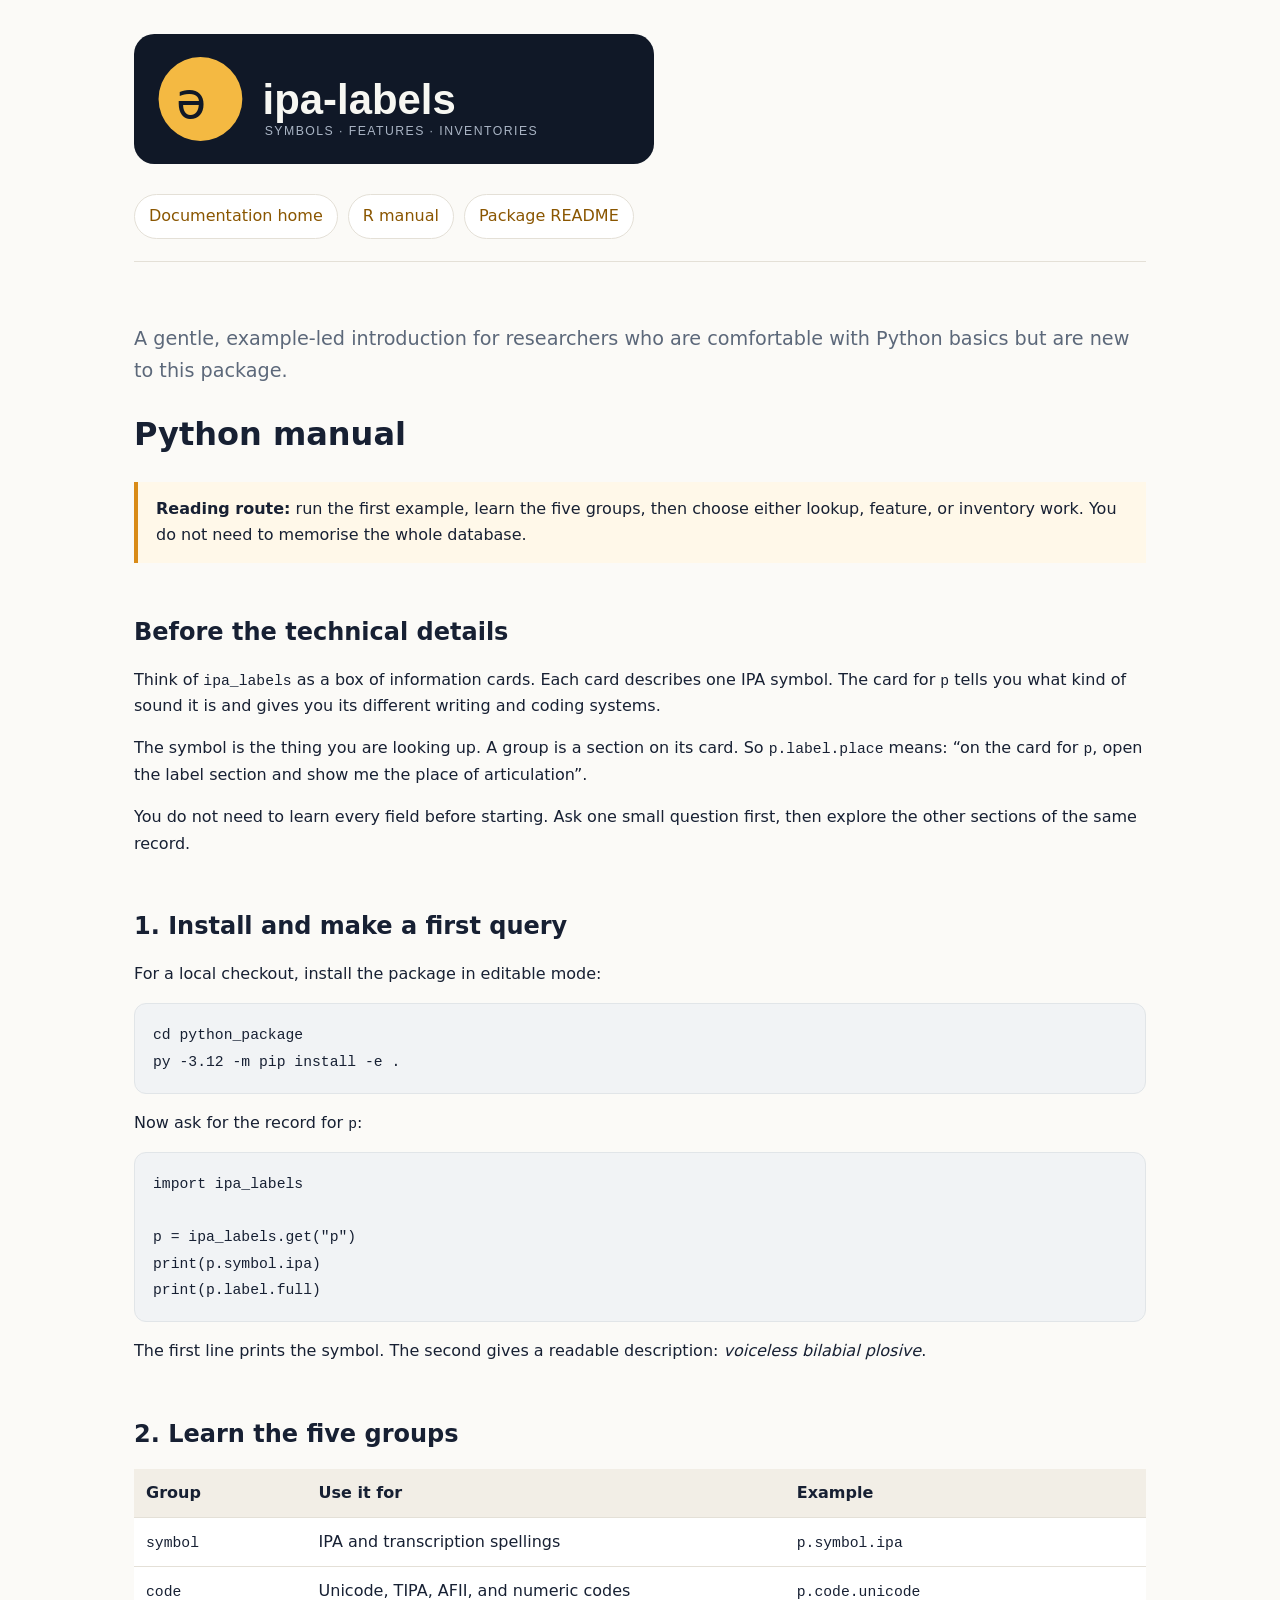
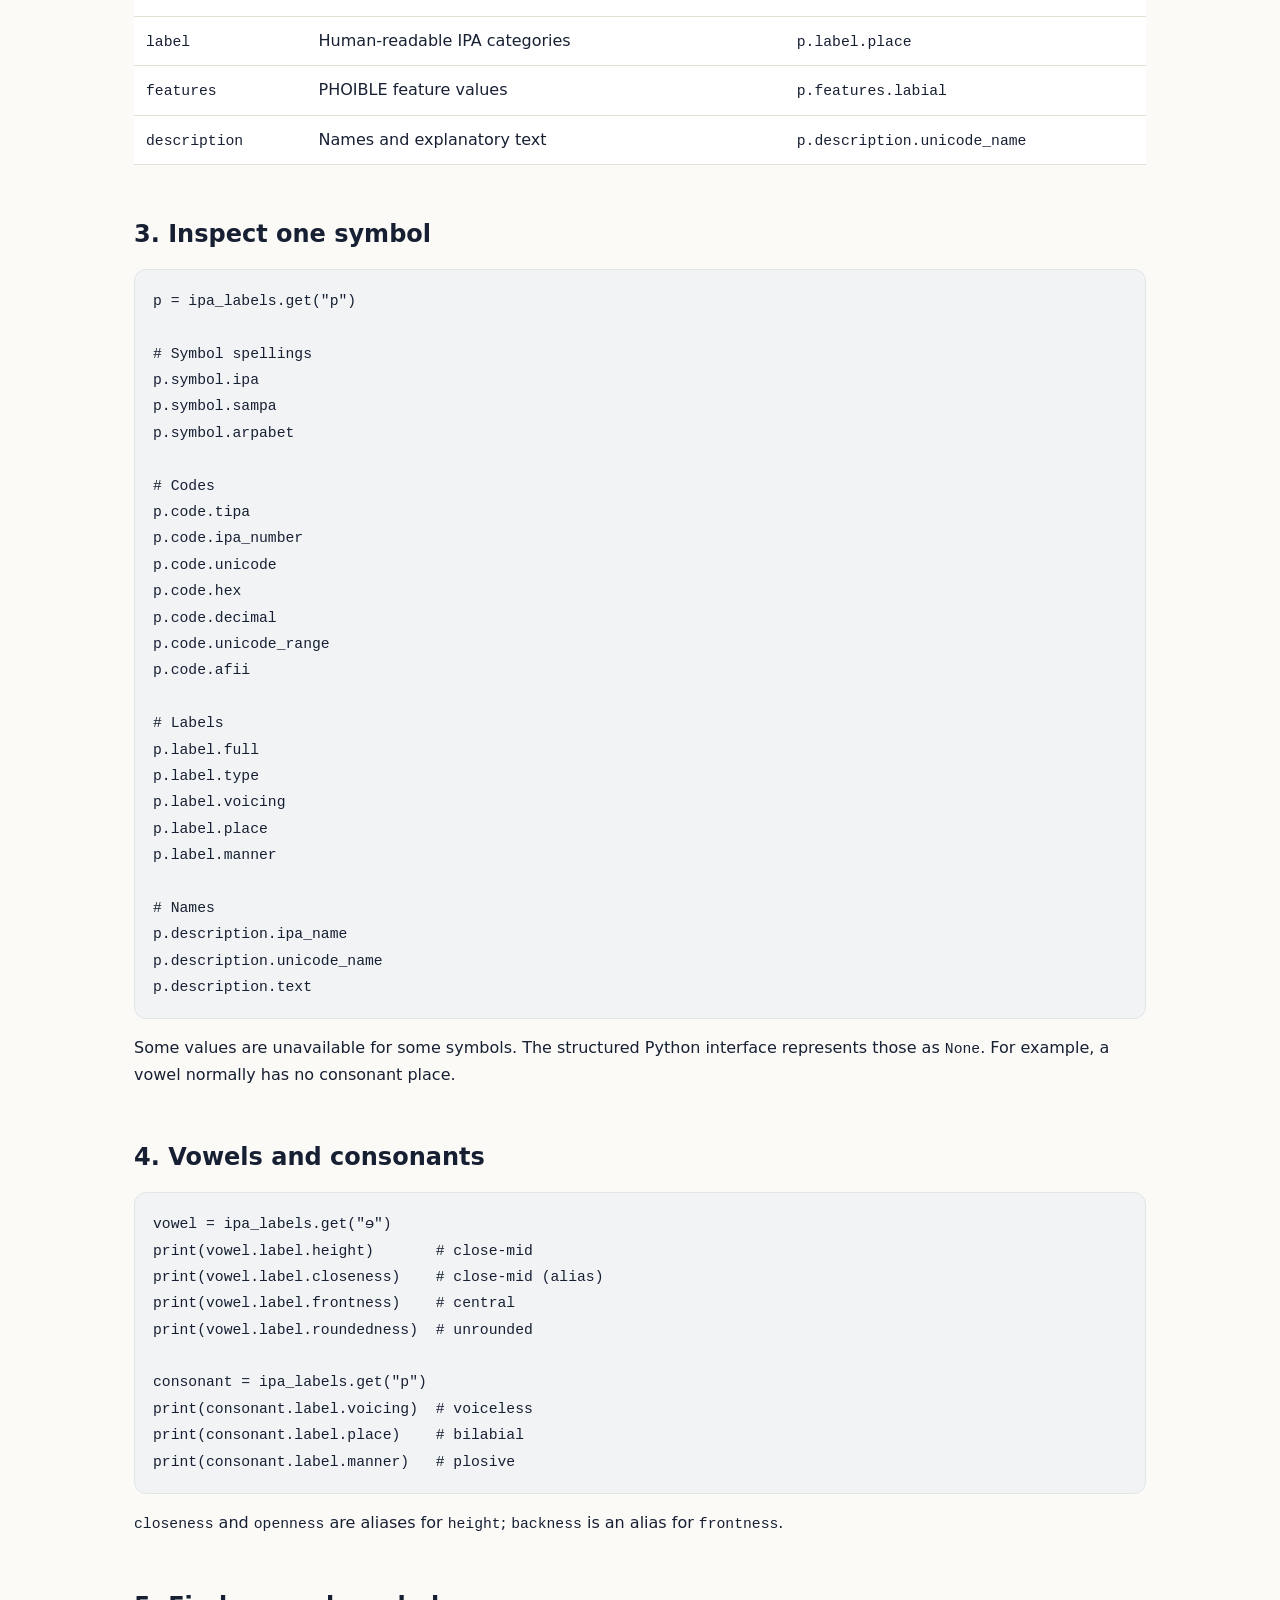
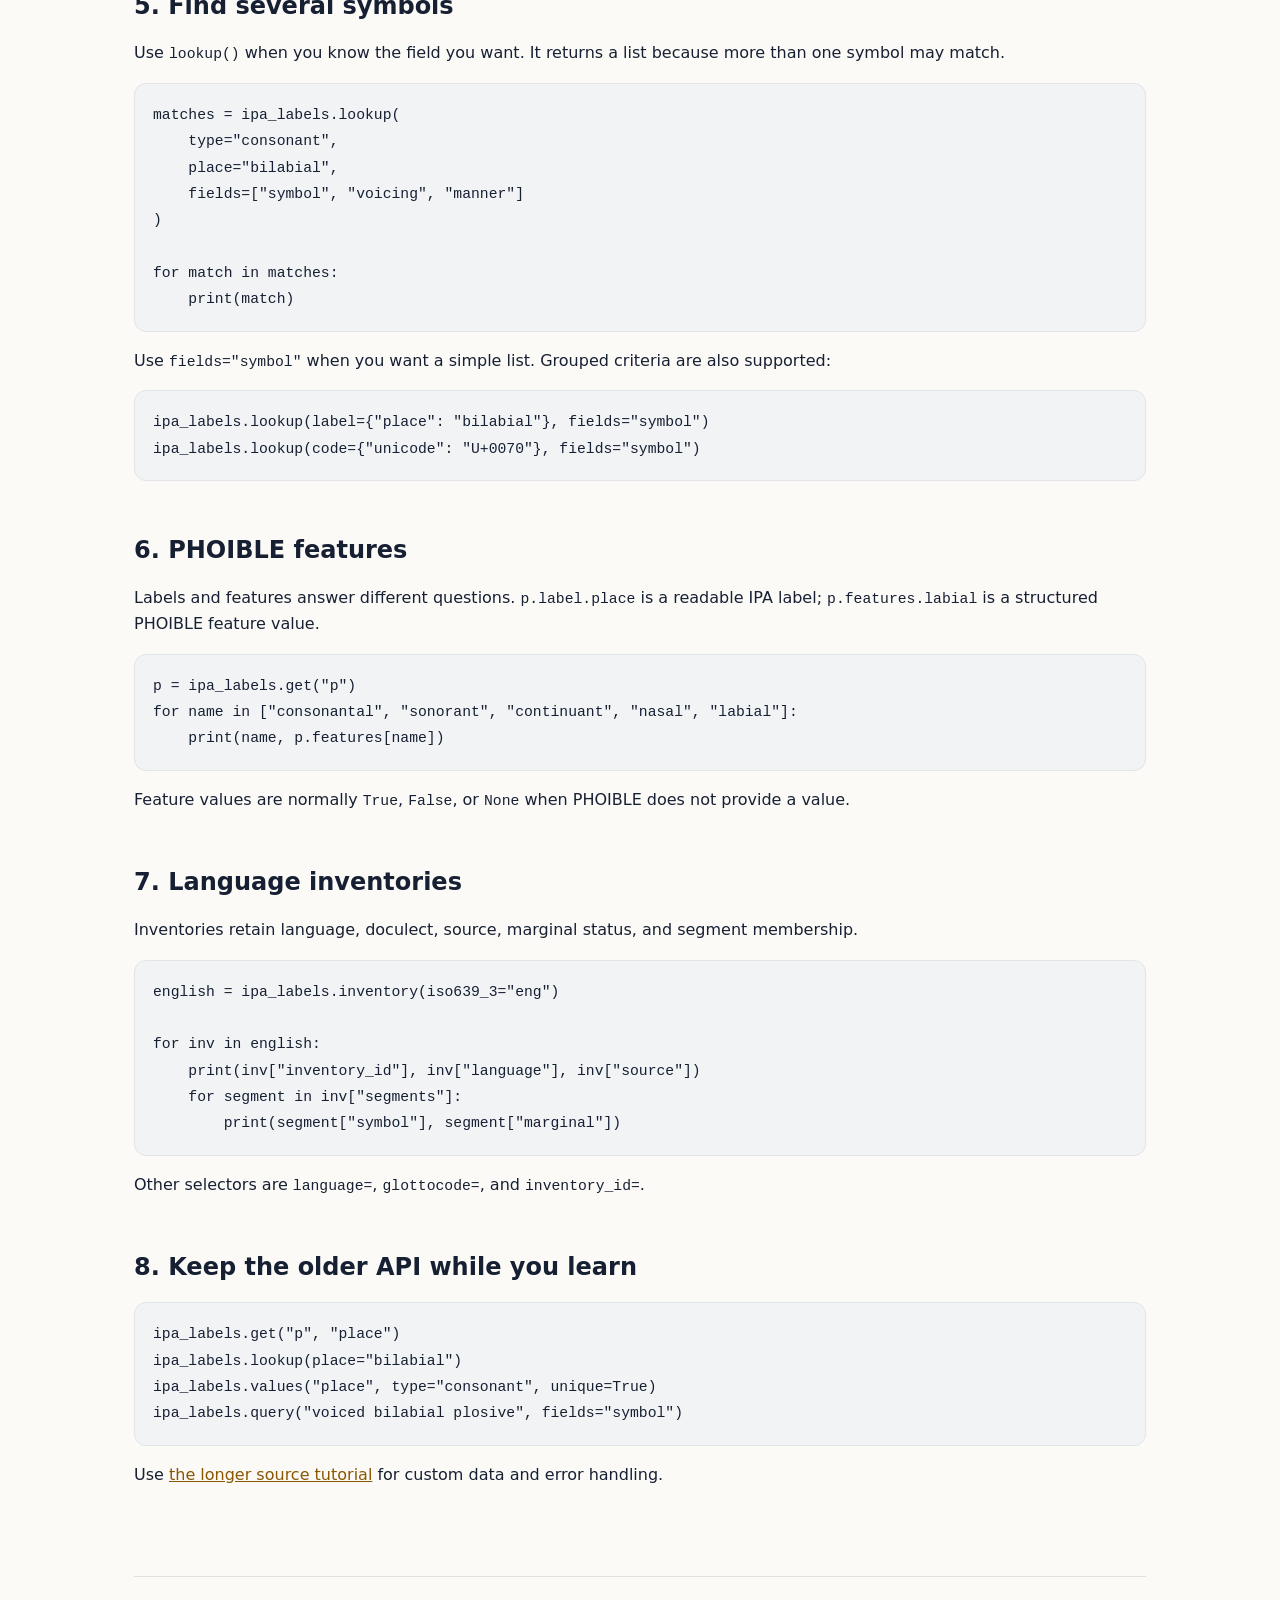
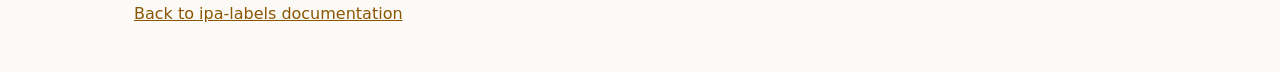
==== docs/python/index.html @ ff6720f5 "Initial ipa-labels packages and documentation" ====
<!doctype html>
<html lang="en"><head><meta charset="utf-8"><meta name="viewport" content="width=device-width,initial-scale=1"><title>ipa-labels Python manual</title><link rel="stylesheet" href="../assets/style.css"></head>
<body><div class="wrap"><header><a href="../"><img src="../assets/ipa-labels-logo.svg" alt="ipa-labels home"></a><nav><a href="../">Documentation home</a><a href="../r/">R manual</a><a href="../../python_package/README.md">Package README</a></nav></header><main>
<p class="lead">A gentle, example-led introduction for researchers who are comfortable with Python basics but are new to this package.</p><h1>Python manual</h1>
<div class="callout"><strong>Reading route:</strong> run the first example, learn the five groups, then choose either lookup, feature, or inventory work. You do not need to memorise the whole database.</div>
<h2>Before the technical details</h2><p>Think of <code>ipa_labels</code> as a box of information cards. Each card describes one IPA symbol. The card for <code>p</code> tells you what kind of sound it is and gives you its different writing and coding systems.</p><p>The symbol is the thing you are looking up. A group is a section on its card. So <code>p.label.place</code> means: “on the card for <code>p</code>, open the label section and show me the place of articulation”.</p><p>You do not need to learn every field before starting. Ask one small question first, then explore the other sections of the same record.</p>
<h2>1. Install and make a first query</h2><p>For a local checkout, install the package in editable mode:</p><pre><code>cd python_package
py -3.12 -m pip install -e .</code></pre><p>Now ask for the record for <code>p</code>:</p><pre><code>import ipa_labels

p = ipa_labels.get("p")
print(p.symbol.ipa)
print(p.label.full)</code></pre><p>The first line prints the symbol. The second gives a readable description: <em>voiceless bilabial plosive</em>.</p>
<h2>2. Learn the five groups</h2><table><tr><th>Group</th><th>Use it for</th><th>Example</th></tr><tr><td><code>symbol</code></td><td>IPA and transcription spellings</td><td><code>p.symbol.ipa</code></td></tr><tr><td><code>code</code></td><td>Unicode, TIPA, AFII, and numeric codes</td><td><code>p.code.unicode</code></td></tr><tr><td><code>label</code></td><td>Human-readable IPA categories</td><td><code>p.label.place</code></td></tr><tr><td><code>features</code></td><td>PHOIBLE feature values</td><td><code>p.features.labial</code></td></tr><tr><td><code>description</code></td><td>Names and explanatory text</td><td><code>p.description.unicode_name</code></td></tr></table>
<h2>3. Inspect one symbol</h2><pre><code>p = ipa_labels.get("p")

# Symbol spellings
p.symbol.ipa
p.symbol.sampa
p.symbol.arpabet

# Codes
p.code.tipa
p.code.ipa_number
p.code.unicode
p.code.hex
p.code.decimal
p.code.unicode_range
p.code.afii

# Labels
p.label.full
p.label.type
p.label.voicing
p.label.place
p.label.manner

# Names
p.description.ipa_name
p.description.unicode_name
p.description.text</code></pre><p>Some values are unavailable for some symbols. The structured Python interface represents those as <code>None</code>. For example, a vowel normally has no consonant place.</p>
<h2>4. Vowels and consonants</h2><pre><code>vowel = ipa_labels.get("ɘ")
print(vowel.label.height)       # close-mid
print(vowel.label.closeness)    # close-mid (alias)
print(vowel.label.frontness)    # central
print(vowel.label.roundedness)  # unrounded

consonant = ipa_labels.get("p")
print(consonant.label.voicing)  # voiceless
print(consonant.label.place)    # bilabial
print(consonant.label.manner)   # plosive</code></pre><p><code>closeness</code> and <code>openness</code> are aliases for <code>height</code>; <code>backness</code> is an alias for <code>frontness</code>.</p>
<h2>5. Find several symbols</h2><p>Use <code>lookup()</code> when you know the field you want. It returns a list because more than one symbol may match.</p><pre><code>matches = ipa_labels.lookup(
    type="consonant",
    place="bilabial",
    fields=["symbol", "voicing", "manner"]
)

for match in matches:
    print(match)</code></pre><p>Use <code>fields="symbol"</code> when you want a simple list. Grouped criteria are also supported:</p><pre><code>ipa_labels.lookup(label={"place": "bilabial"}, fields="symbol")
ipa_labels.lookup(code={"unicode": "U+0070"}, fields="symbol")</code></pre>
<h2>6. PHOIBLE features</h2><p>Labels and features answer different questions. <code>p.label.place</code> is a readable IPA label; <code>p.features.labial</code> is a structured PHOIBLE feature value.</p><pre><code>p = ipa_labels.get("p")
for name in ["consonantal", "sonorant", "continuant", "nasal", "labial"]:
    print(name, p.features[name])</code></pre><p>Feature values are normally <code>True</code>, <code>False</code>, or <code>None</code> when PHOIBLE does not provide a value.</p>
<h2>7. Language inventories</h2><p>Inventories retain language, doculect, source, marginal status, and segment membership.</p><pre><code>english = ipa_labels.inventory(iso639_3="eng")

for inv in english:
    print(inv["inventory_id"], inv["language"], inv["source"])
    for segment in inv["segments"]:
        print(segment["symbol"], segment["marginal"])</code></pre><p>Other selectors are <code>language=</code>, <code>glottocode=</code>, and <code>inventory_id=</code>.</p>
<h2>8. Keep the older API while you learn</h2><pre><code>ipa_labels.get("p", "place")
ipa_labels.lookup(place="bilabial")
ipa_labels.values("place", type="consonant", unique=True)
ipa_labels.query("voiced bilabial plosive", fields="symbol")</code></pre><p>Use <a href="https://github.com/congzhang365/ipa-labels/blob/main/python_package/TUTORIAL.md">the longer source tutorial</a> for custom data and error handling.</p>
</main><footer><a href="../">Back to ipa-labels documentation</a></footer></div></body></html>
---- docs/assets/style.css ----
:root { --ink:#172033; --muted:#5c687a; --paper:#fbfaf7; --panel:#ffffff; --accent:#d98b18; --line:#e4e0d7; --code:#f1f3f5; }
* { box-sizing:border-box; }
body { margin:0; color:var(--ink); background:var(--paper); font:16px/1.65 system-ui,-apple-system,Segoe UI,sans-serif; }
a { color:#8a5600; }
.wrap { max-width:1060px; margin:auto; padding:0 24px; }
header { padding:34px 0 22px; border-bottom:1px solid var(--line); }
header img { width:min(520px,100%); height:auto; }
nav { margin-top:22px; display:flex; flex-wrap:wrap; gap:10px; }
nav a,.button { padding:8px 14px; border:1px solid var(--line); border-radius:999px; text-decoration:none; background:var(--panel); }
main { padding:42px 0 72px; }
.hero { display:grid; grid-template-columns:1.4fr .9fr; gap:34px; align-items:start; }
.hero h1 { font-size:clamp(2.2rem,5vw,4rem); line-height:1.05; margin:.2em 0; letter-spacing:-.04em; }
h2 { margin-top:2.3em; line-height:1.2; }
h3 { margin-top:1.8em; }
.lead { font-size:1.2rem; color:var(--muted); }
.card { background:var(--panel); border:1px solid var(--line); border-radius:18px; padding:22px; box-shadow:0 8px 28px rgba(23,32,51,.05); }
.grid { display:grid; grid-template-columns:repeat(auto-fit,minmax(220px,1fr)); gap:16px; }
pre { overflow:auto; padding:18px; border-radius:12px; background:var(--code); border:1px solid #e1e5e8; }
code { font-family:ui-monospace,SFMono-Regular,Consolas,monospace; font-size:.92em; }
table { width:100%; border-collapse:collapse; background:var(--panel); }
th,td { text-align:left; vertical-align:top; padding:11px 12px; border-bottom:1px solid var(--line); }
th { background:#f2eee6; }
.callout { border-left:4px solid var(--accent); padding:14px 18px; background:#fff8e9; }
footer { border-top:1px solid var(--line); padding:24px 0 44px; color:var(--muted); }
@media (max-width:720px) { .hero { grid-template-columns:1fr; } .wrap { padding:0 17px; } }
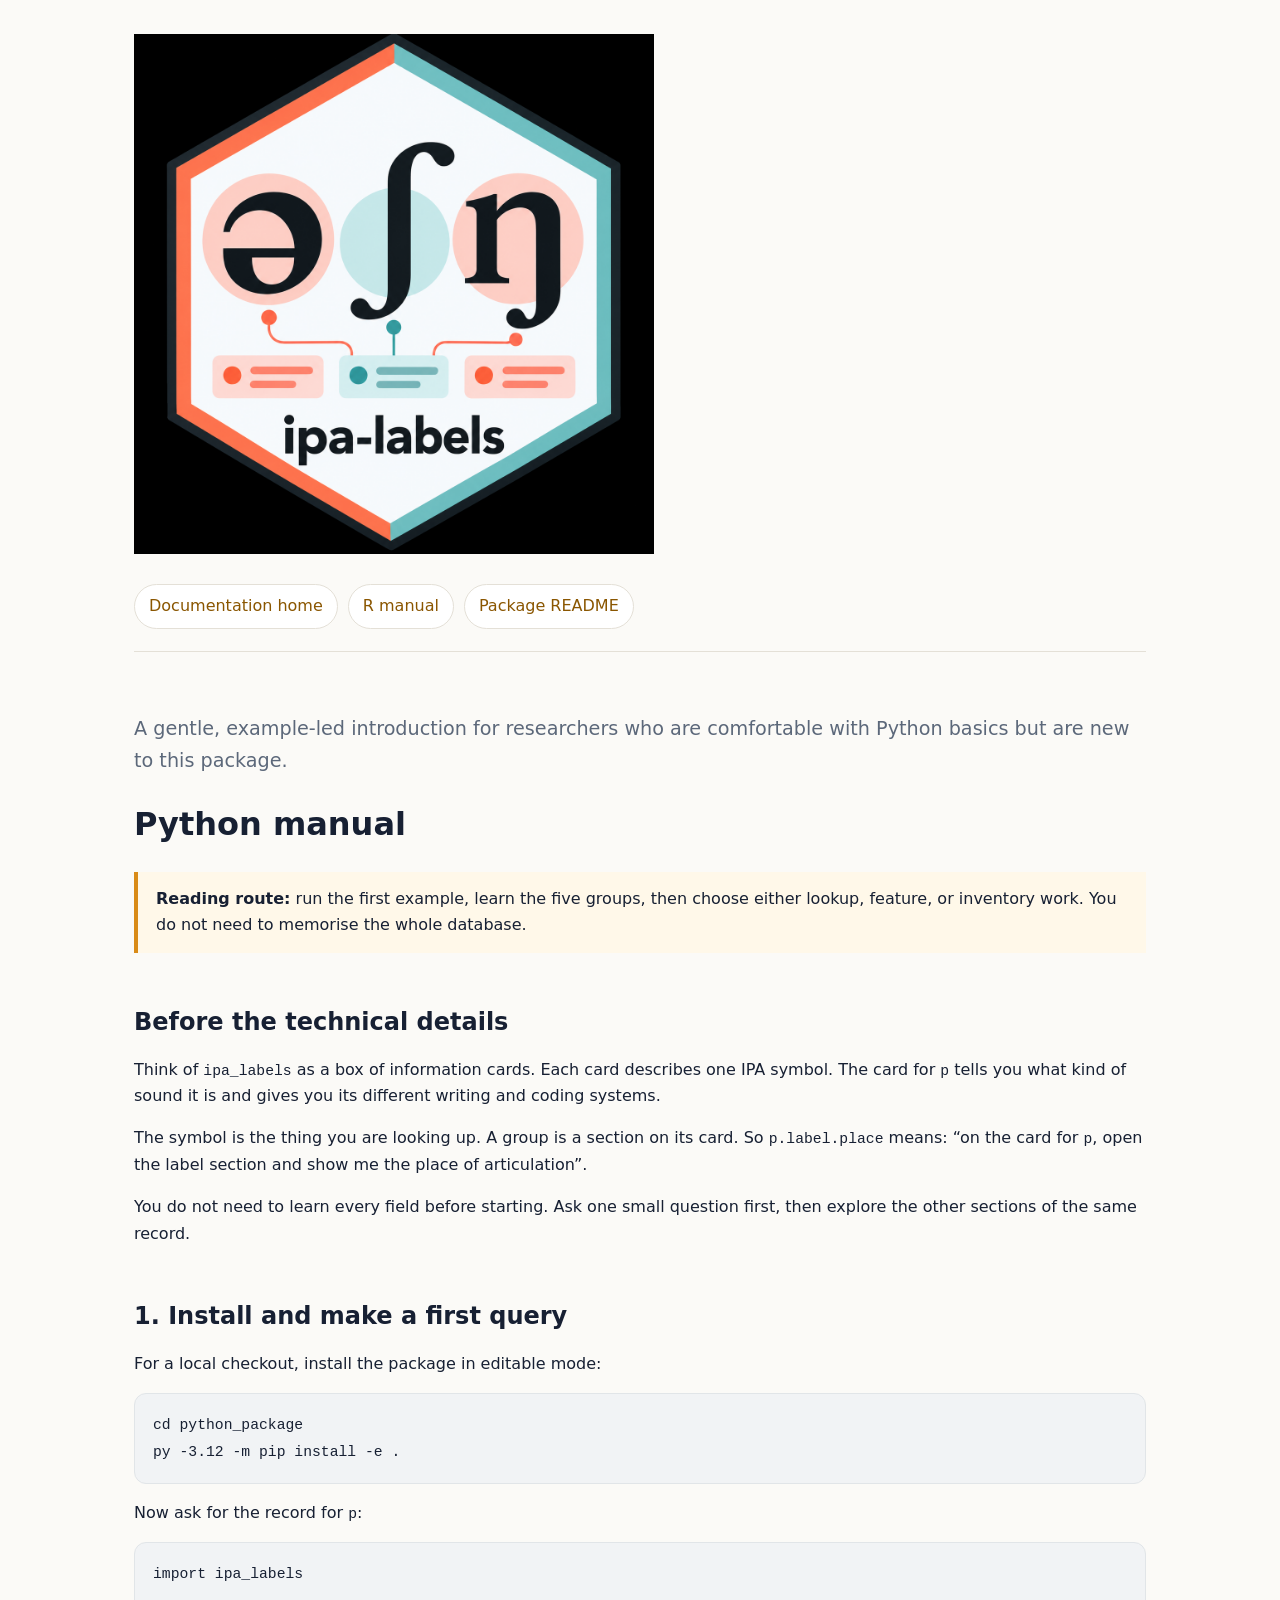
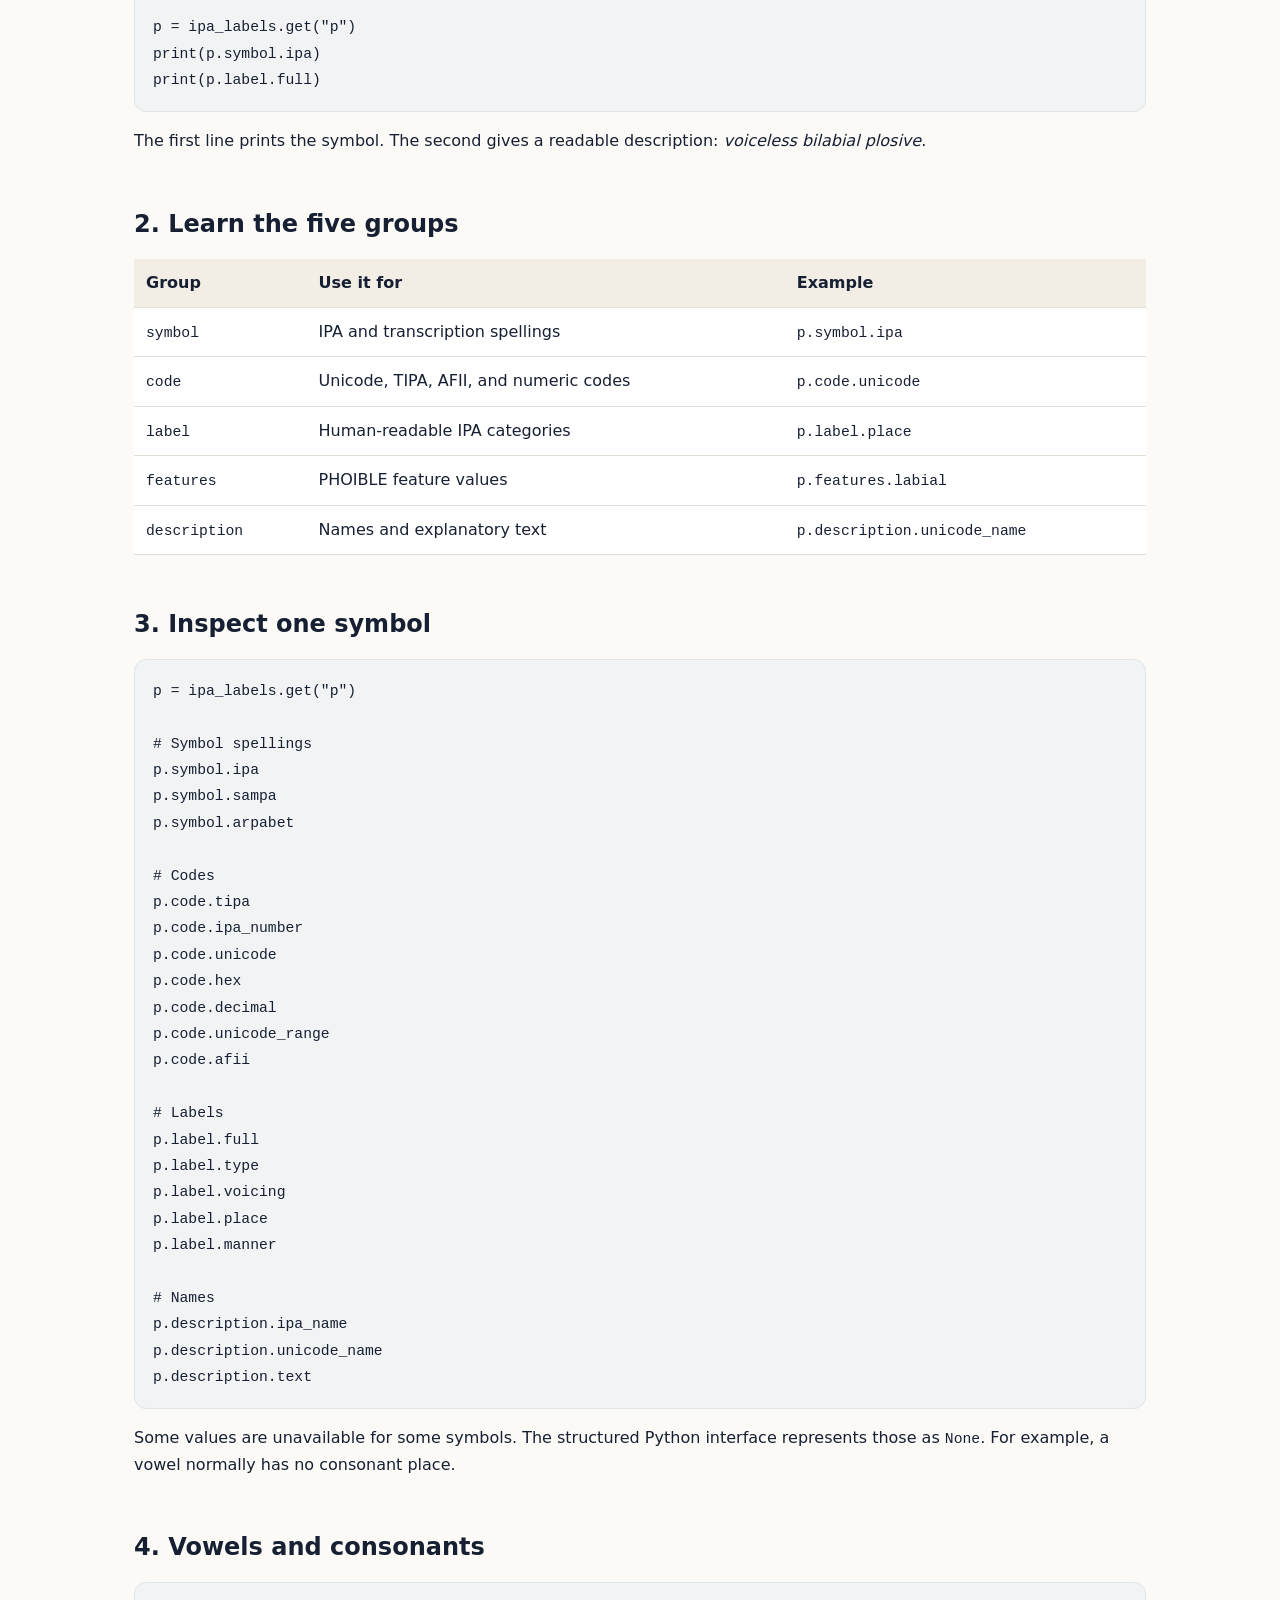
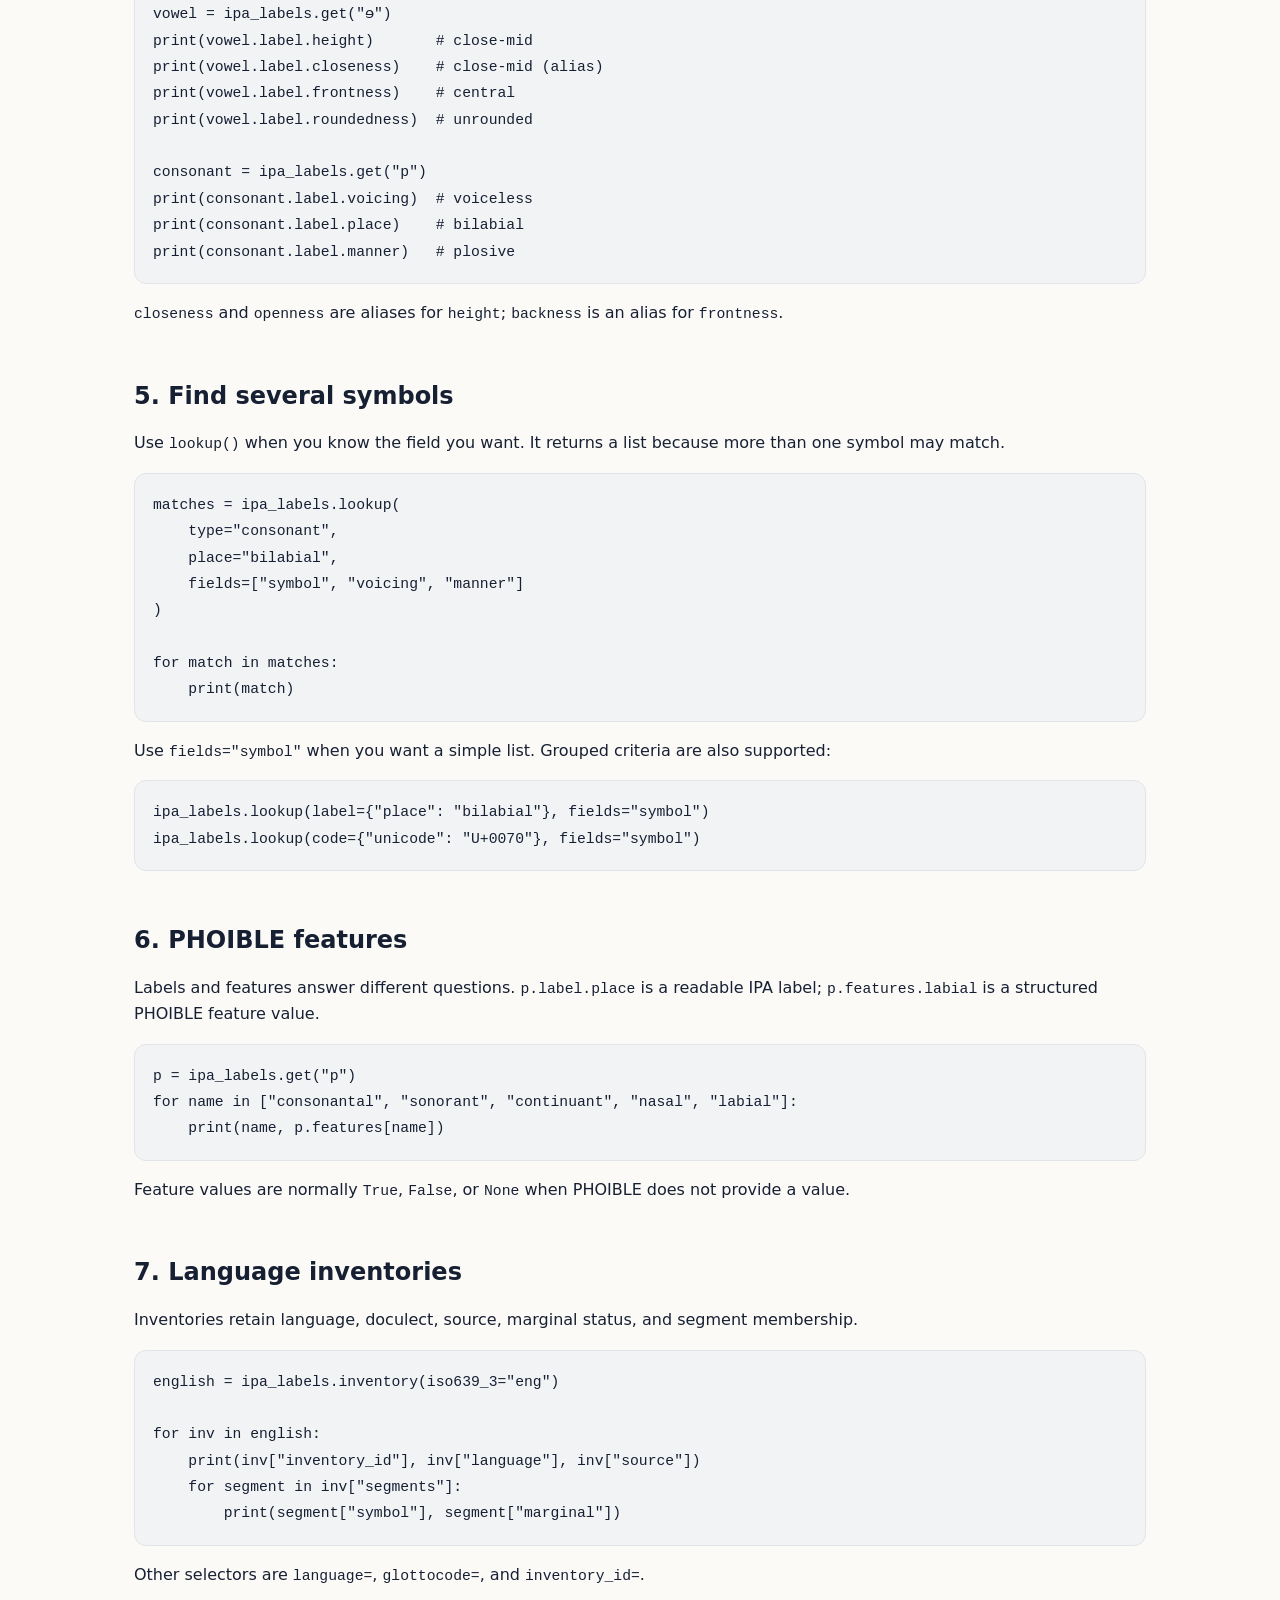
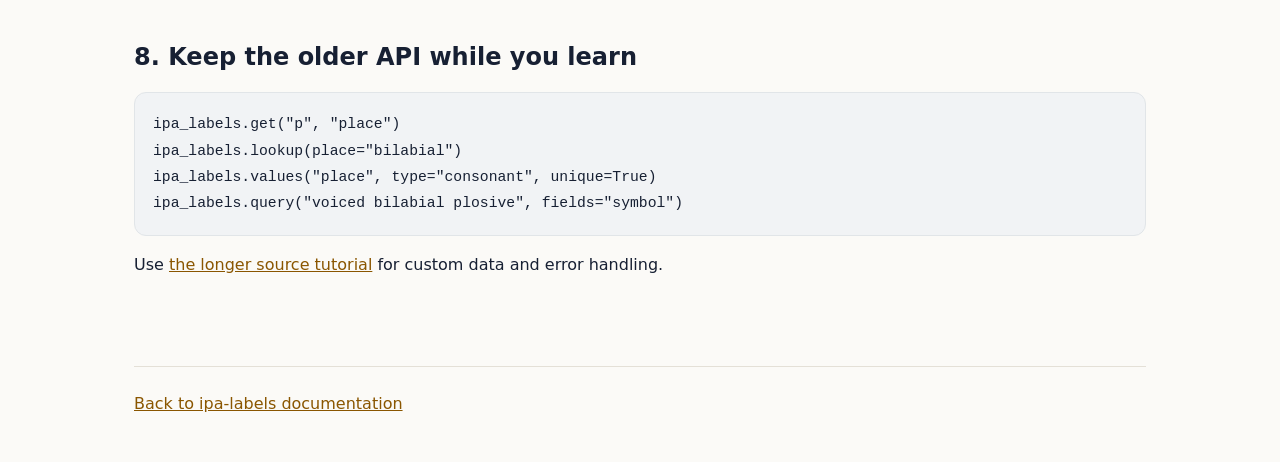
==== commit 03cf33fa: "Update package naming documentation and public data scope" ====
--- a/docs/python/index.html
+++ b/docs/python/index.html
@@ -1,6 +1,6 @@
 <!doctype html>
 <html lang="en"><head><meta charset="utf-8"><meta name="viewport" content="width=device-width,initial-scale=1"><title>ipa-labels Python manual</title><link rel="stylesheet" href="../assets/style.css"></head>
-<body><div class="wrap"><header><a href="../"><img src="../assets/ipa-labels-logo.svg" alt="ipa-labels home"></a><nav><a href="../">Documentation home</a><a href="../r/">R manual</a><a href="../../python_package/README.md">Package README</a></nav></header><main>
+<body><div class="wrap"><header><a href="../"><img src="../assets/ipa_labels_python.png" alt="ipa-labels Python logo" width="260"></a><nav><a href="../">Documentation home</a><a href="../r/">R manual</a><a href="https://github.com/congzhang365/IPA_labels/blob/main/python_package/README.md">Package README</a></nav></header><main>
 <p class="lead">A gentle, example-led introduction for researchers who are comfortable with Python basics but are new to this package.</p><h1>Python manual</h1>
 <div class="callout"><strong>Reading route:</strong> run the first example, learn the five groups, then choose either lookup, feature, or inventory work. You do not need to memorise the whole database.</div>
 <h2>Before the technical details</h2><p>Think of <code>ipa_labels</code> as a box of information cards. Each card describes one IPA symbol. The card for <code>p</code> tells you what kind of sound it is and gives you its different writing and coding systems.</p><p>The symbol is the thing you are looking up. A group is a section on its card. So <code>p.label.place</code> means: “on the card for <code>p</code>, open the label section and show me the place of articulation”.</p><p>You do not need to learn every field before starting. Ask one small question first, then explore the other sections of the same record.</p>
@@ -69,5 +69,5 @@
 <h2>8. Keep the older API while you learn</h2><pre><code>ipa_labels.get("p", "place")
 ipa_labels.lookup(place="bilabial")
 ipa_labels.values("place", type="consonant", unique=True)
-ipa_labels.query("voiced bilabial plosive", fields="symbol")</code></pre><p>Use <a href="https://github.com/congzhang365/ipa-labels/blob/main/python_package/TUTORIAL.md">the longer source tutorial</a> for custom data and error handling.</p>
+ipa_labels.query("voiced bilabial plosive", fields="symbol")</code></pre><p>Use <a href="https://github.com/congzhang365/IPA_labels/blob/main/python_package/TUTORIAL.md">the longer source tutorial</a> for custom data and error handling.</p>
 </main><footer><a href="../">Back to ipa-labels documentation</a></footer></div></body></html>
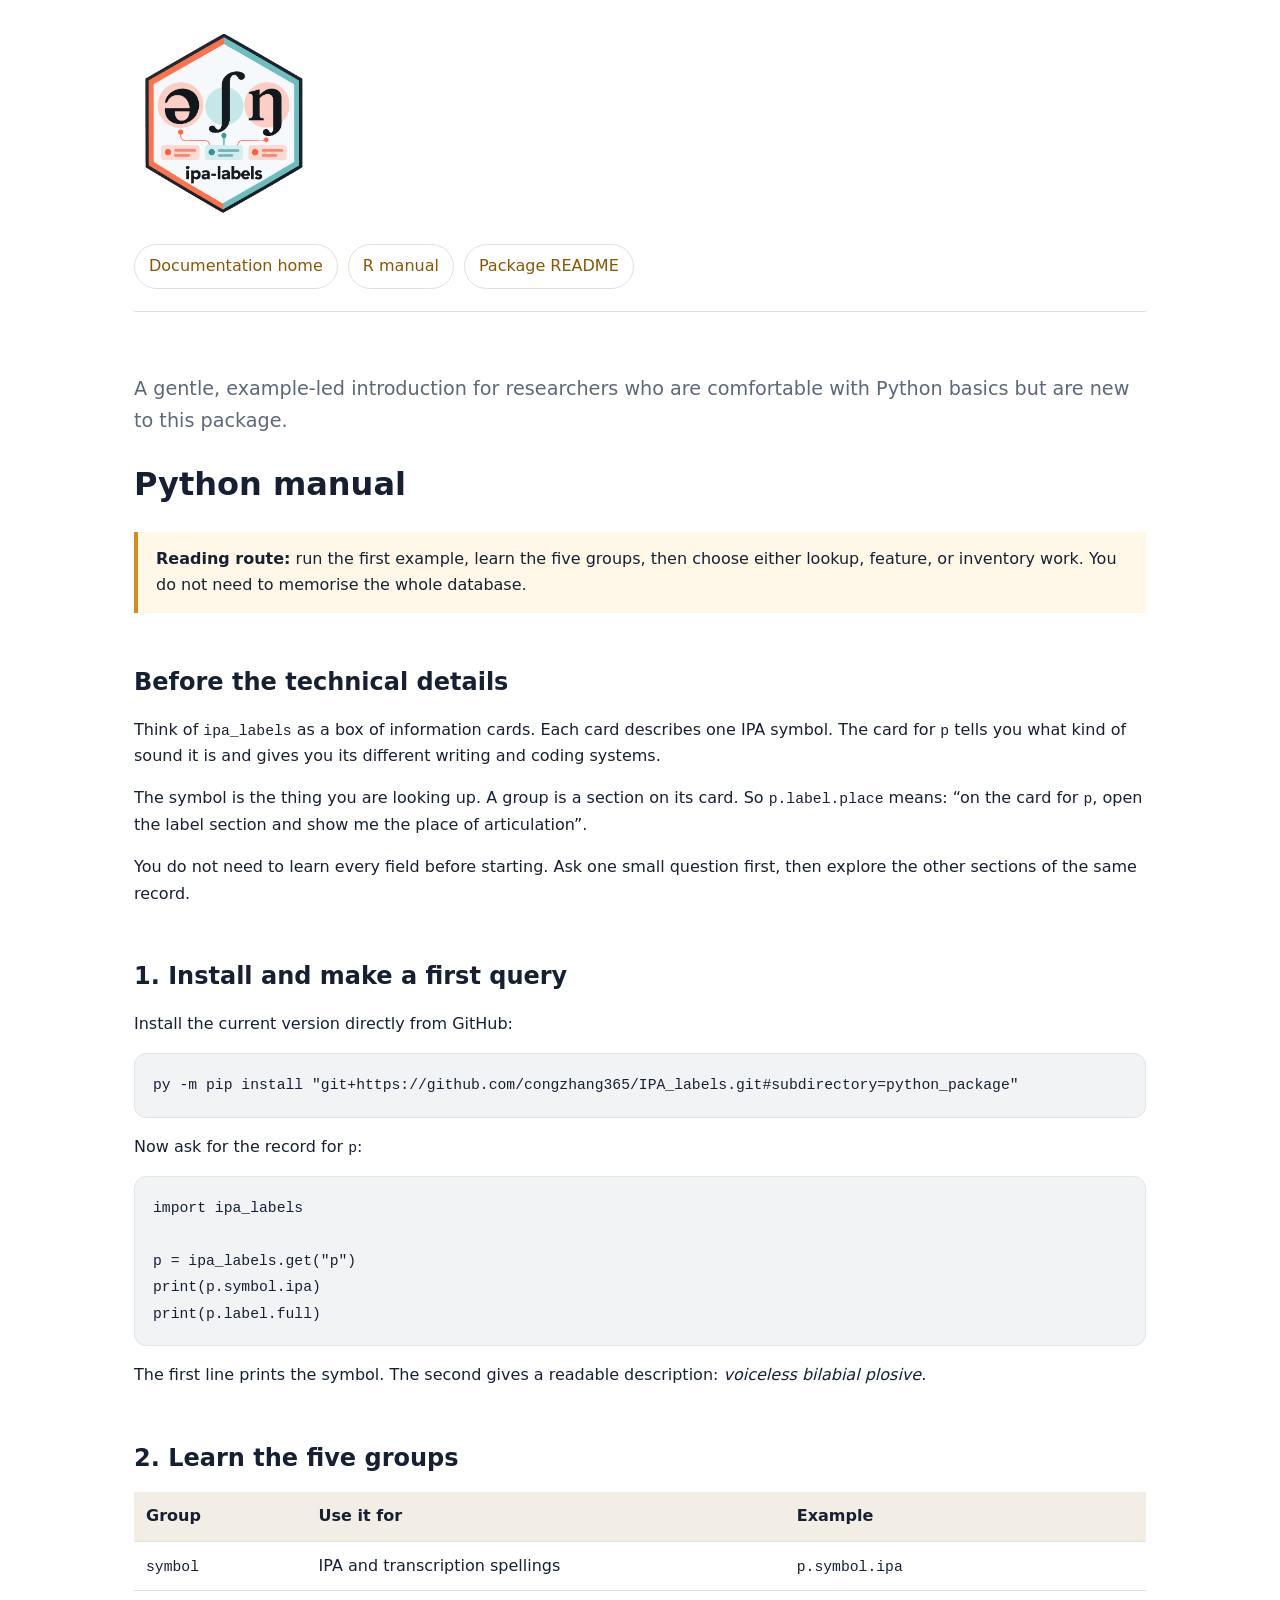
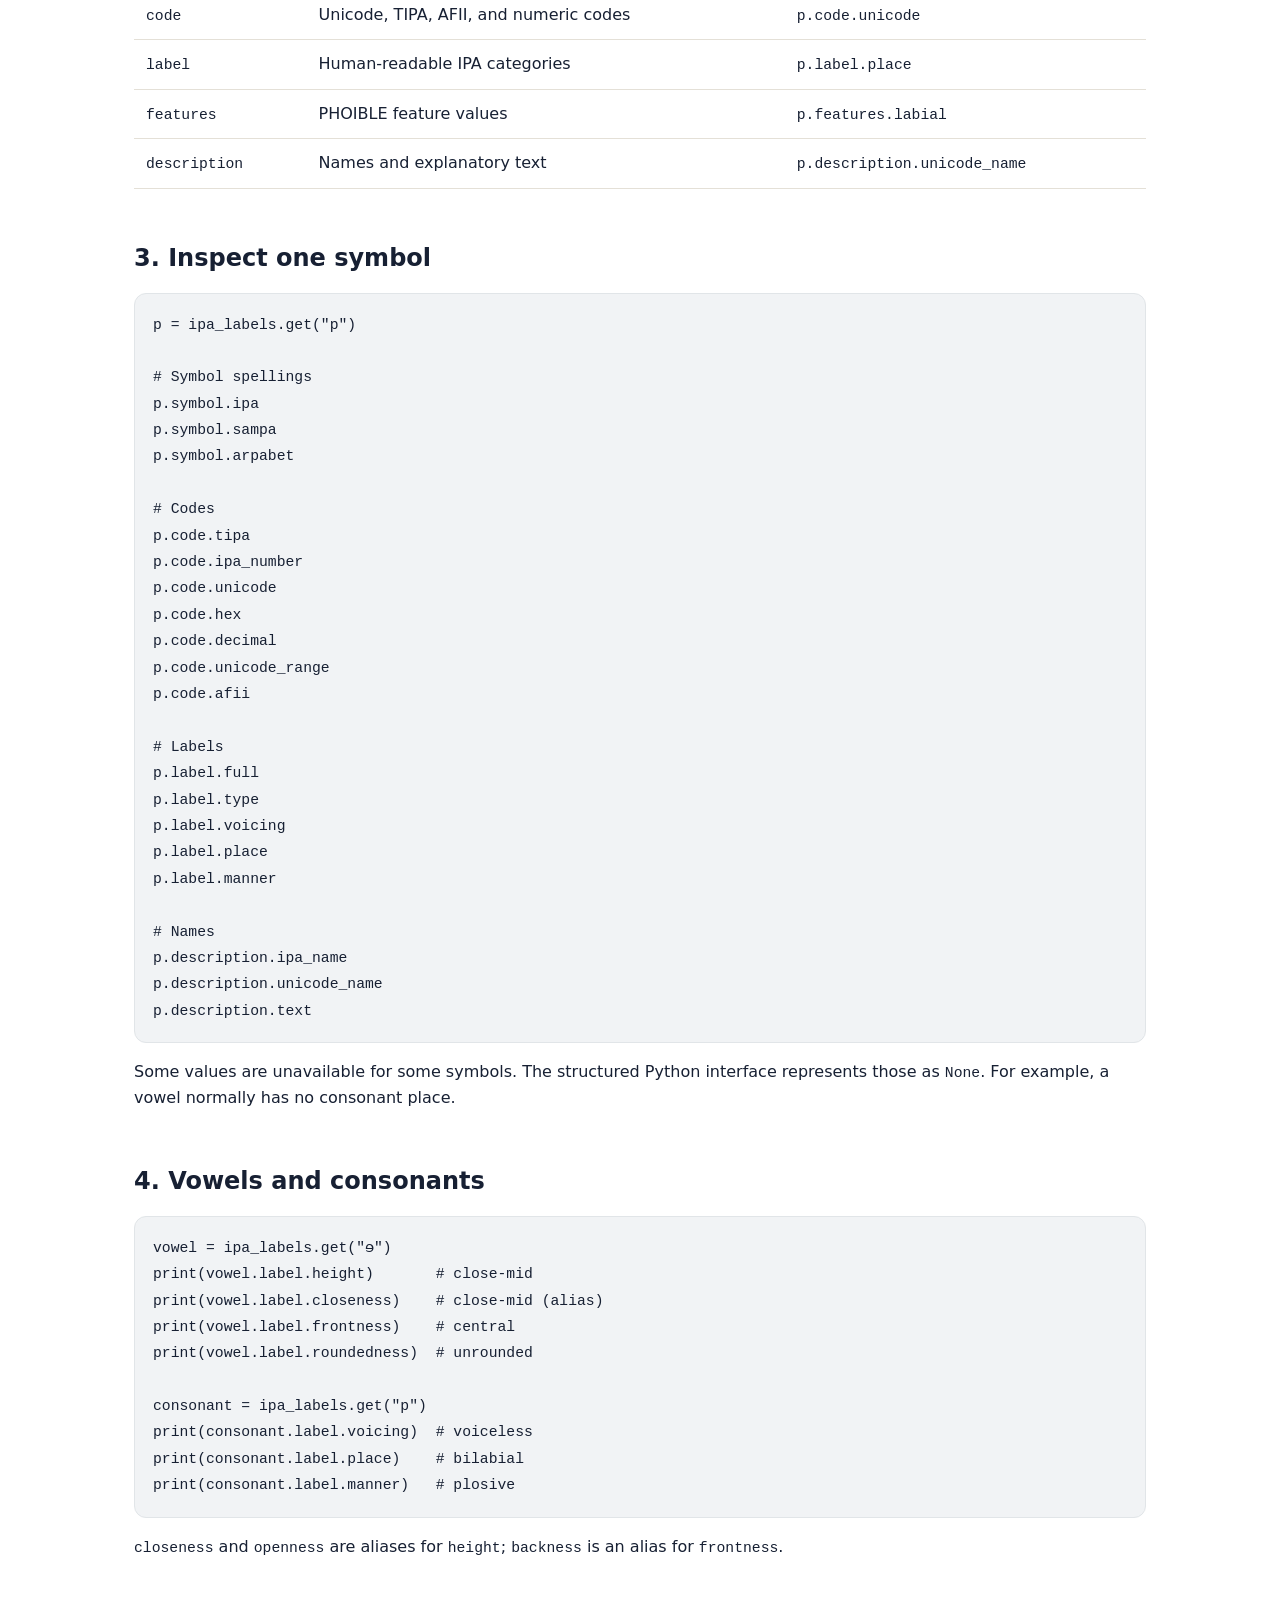
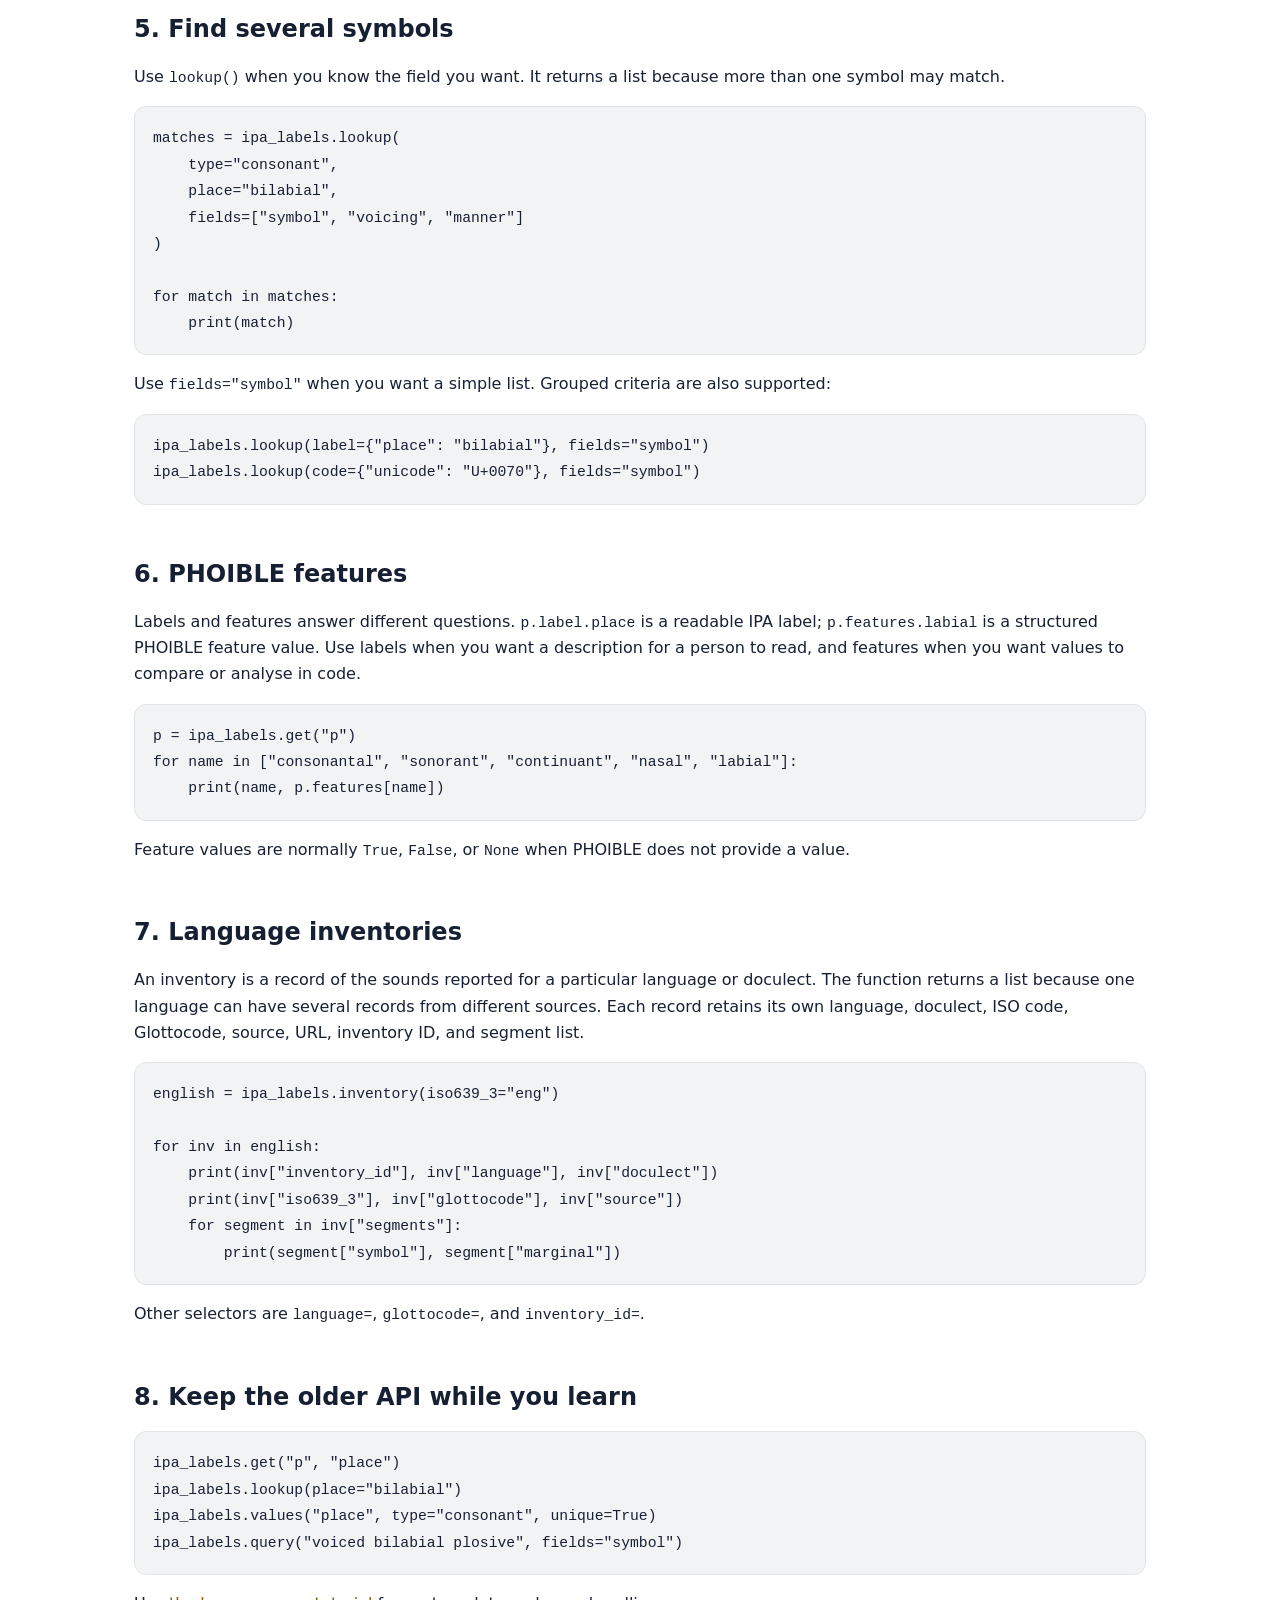
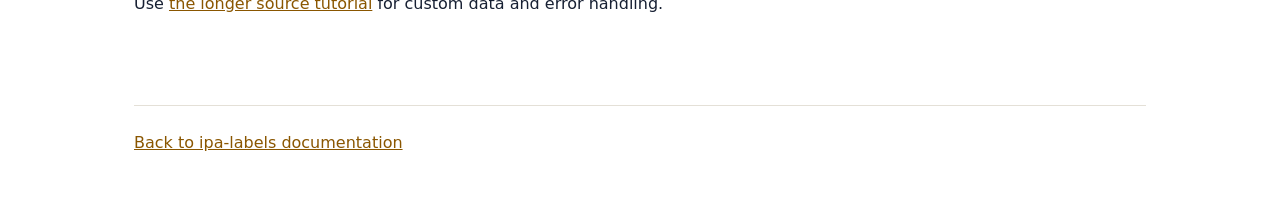
==== commit 39b145f5: "Expand feature and inventory documentation" ====
--- a/docs/python/index.html
+++ b/docs/python/index.html
@@ -4,8 +4,7 @@
 <p class="lead">A gentle, example-led introduction for researchers who are comfortable with Python basics but are new to this package.</p><h1>Python manual</h1>
 <div class="callout"><strong>Reading route:</strong> run the first example, learn the five groups, then choose either lookup, feature, or inventory work. You do not need to memorise the whole database.</div>
 <h2>Before the technical details</h2><p>Think of <code>ipa_labels</code> as a box of information cards. Each card describes one IPA symbol. The card for <code>p</code> tells you what kind of sound it is and gives you its different writing and coding systems.</p><p>The symbol is the thing you are looking up. A group is a section on its card. So <code>p.label.place</code> means: “on the card for <code>p</code>, open the label section and show me the place of articulation”.</p><p>You do not need to learn every field before starting. Ask one small question first, then explore the other sections of the same record.</p>
-<h2>1. Install and make a first query</h2><p>For a local checkout, install the package in editable mode:</p><pre><code>cd python_package
-py -3.12 -m pip install -e .</code></pre><p>Now ask for the record for <code>p</code>:</p><pre><code>import ipa_labels
+<h2>1. Install and make a first query</h2><p>Install the current version directly from GitHub:</p><pre><code>py -m pip install "git+https://github.com/congzhang365/IPA_labels.git#subdirectory=python_package"</code></pre><p>Now ask for the record for <code>p</code>:</p><pre><code>import ipa_labels
 
 p = ipa_labels.get("p")
 print(p.symbol.ipa)
@@ -57,13 +56,14 @@
 for match in matches:
     print(match)</code></pre><p>Use <code>fields="symbol"</code> when you want a simple list. Grouped criteria are also supported:</p><pre><code>ipa_labels.lookup(label={"place": "bilabial"}, fields="symbol")
 ipa_labels.lookup(code={"unicode": "U+0070"}, fields="symbol")</code></pre>
-<h2>6. PHOIBLE features</h2><p>Labels and features answer different questions. <code>p.label.place</code> is a readable IPA label; <code>p.features.labial</code> is a structured PHOIBLE feature value.</p><pre><code>p = ipa_labels.get("p")
+<h2>6. PHOIBLE features</h2><p>Labels and features answer different questions. <code>p.label.place</code> is a readable IPA label; <code>p.features.labial</code> is a structured PHOIBLE feature value. Use labels when you want a description for a person to read, and features when you want values to compare or analyse in code.</p><pre><code>p = ipa_labels.get("p")
 for name in ["consonantal", "sonorant", "continuant", "nasal", "labial"]:
     print(name, p.features[name])</code></pre><p>Feature values are normally <code>True</code>, <code>False</code>, or <code>None</code> when PHOIBLE does not provide a value.</p>
-<h2>7. Language inventories</h2><p>Inventories retain language, doculect, source, marginal status, and segment membership.</p><pre><code>english = ipa_labels.inventory(iso639_3="eng")
+<h2>7. Language inventories</h2><p>An inventory is a record of the sounds reported for a particular language or doculect. The function returns a list because one language can have several records from different sources. Each record retains its own language, doculect, ISO code, Glottocode, source, URL, inventory ID, and segment list.</p><pre><code>english = ipa_labels.inventory(iso639_3="eng")
 
 for inv in english:
-    print(inv["inventory_id"], inv["language"], inv["source"])
+    print(inv["inventory_id"], inv["language"], inv["doculect"])
+    print(inv["iso639_3"], inv["glottocode"], inv["source"])
     for segment in inv["segments"]:
         print(segment["symbol"], segment["marginal"])</code></pre><p>Other selectors are <code>language=</code>, <code>glottocode=</code>, and <code>inventory_id=</code>.</p>
 <h2>8. Keep the older API while you learn</h2><pre><code>ipa_labels.get("p", "place")
--- a/docs/assets/style.css
+++ b/docs/assets/style.css
@@ -1,10 +1,16 @@
-:root { --ink:#172033; --muted:#5c687a; --paper:#fbfaf7; --panel:#ffffff; --accent:#d98b18; --line:#e4e0d7; --code:#f1f3f5; }
+:root { --ink:#172033; --muted:#5c687a; --paper:#ffffff; --panel:#ffffff; --accent:#d98b18; --line:#e4e0d7; --code:#f1f3f5; }
 * { box-sizing:border-box; }
 body { margin:0; color:var(--ink); background:var(--paper); font:16px/1.65 system-ui,-apple-system,Segoe UI,sans-serif; }
 a { color:#8a5600; }
 .wrap { max-width:1060px; margin:auto; padding:0 24px; }
 header { padding:34px 0 22px; border-bottom:1px solid var(--line); }
-header img { width:min(520px,100%); height:auto; }
+header img {
+  width:auto;
+  max-width:260px;
+  max-height:180px;
+  height:auto;
+  object-fit:contain;
+}
 nav { margin-top:22px; display:flex; flex-wrap:wrap; gap:10px; }
 nav a,.button { padding:8px 14px; border:1px solid var(--line); border-radius:999px; text-decoration:none; background:var(--panel); }
 main { padding:42px 0 72px; }
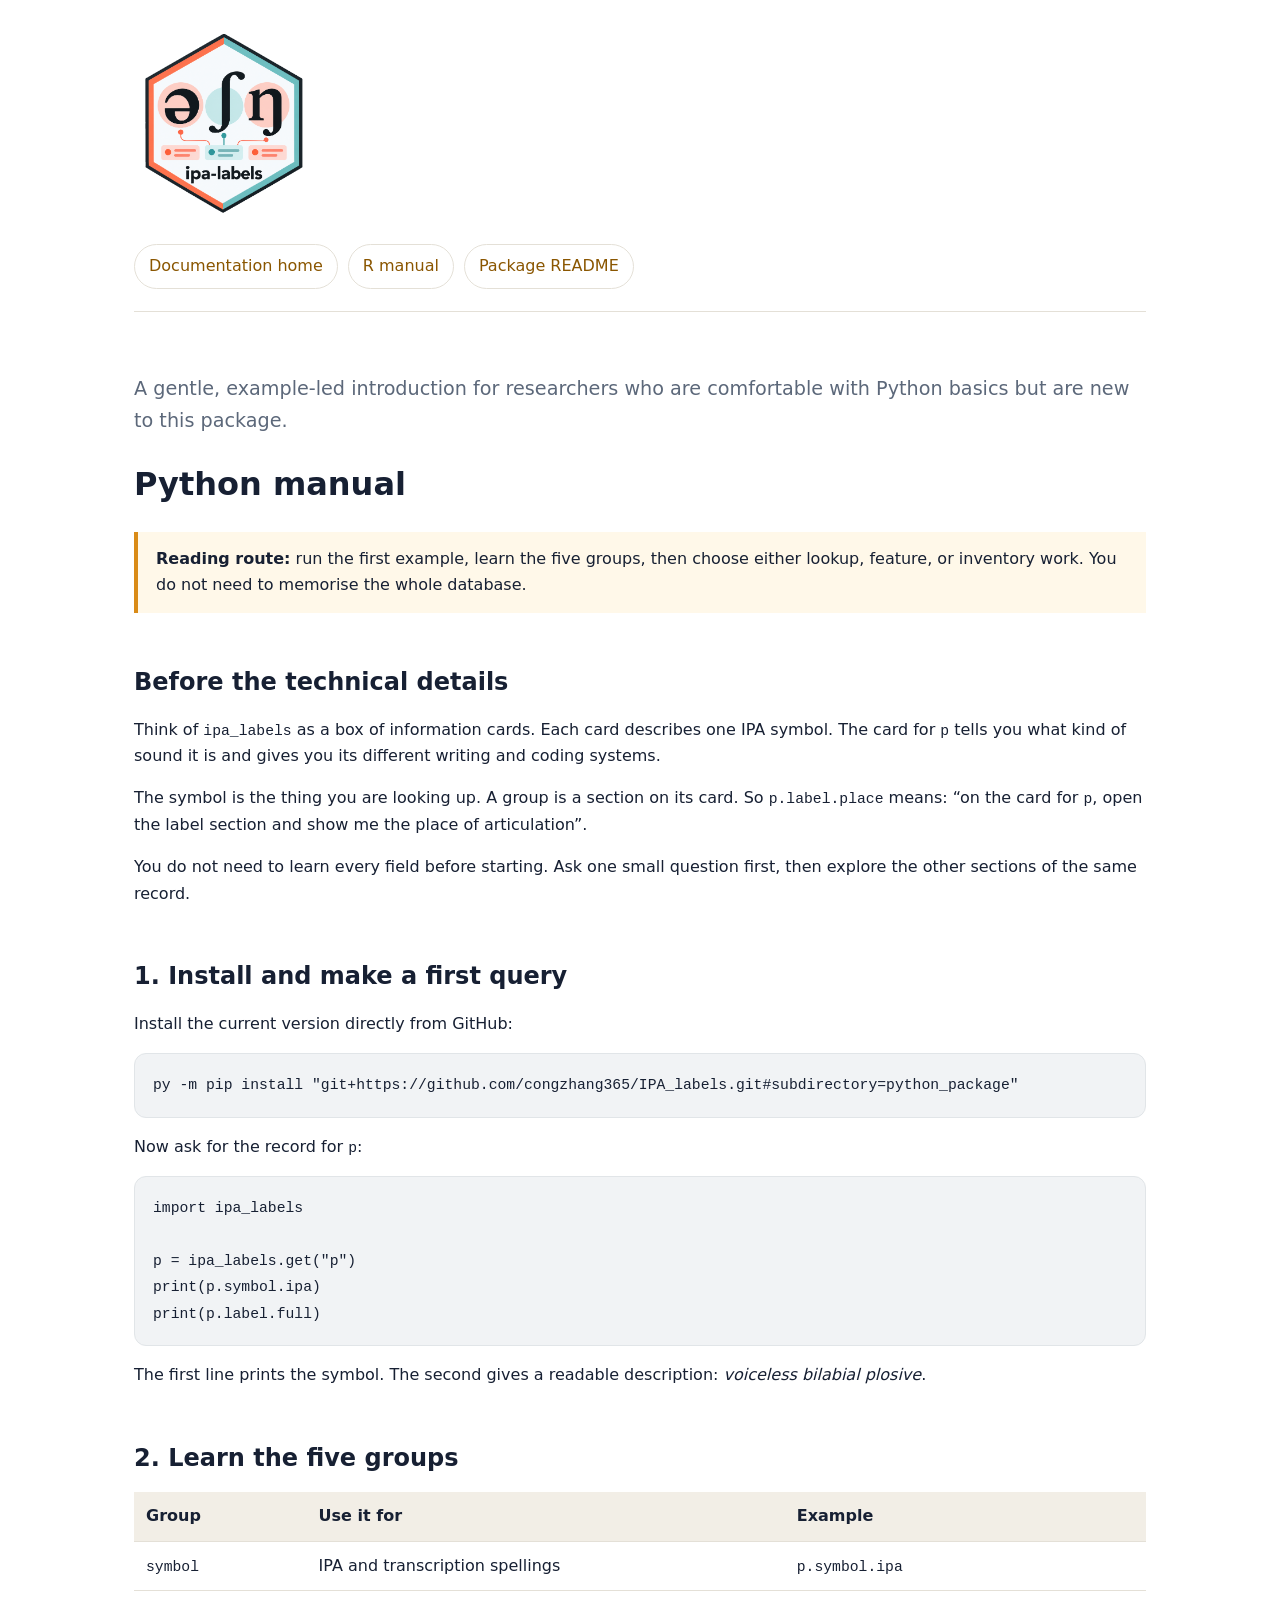
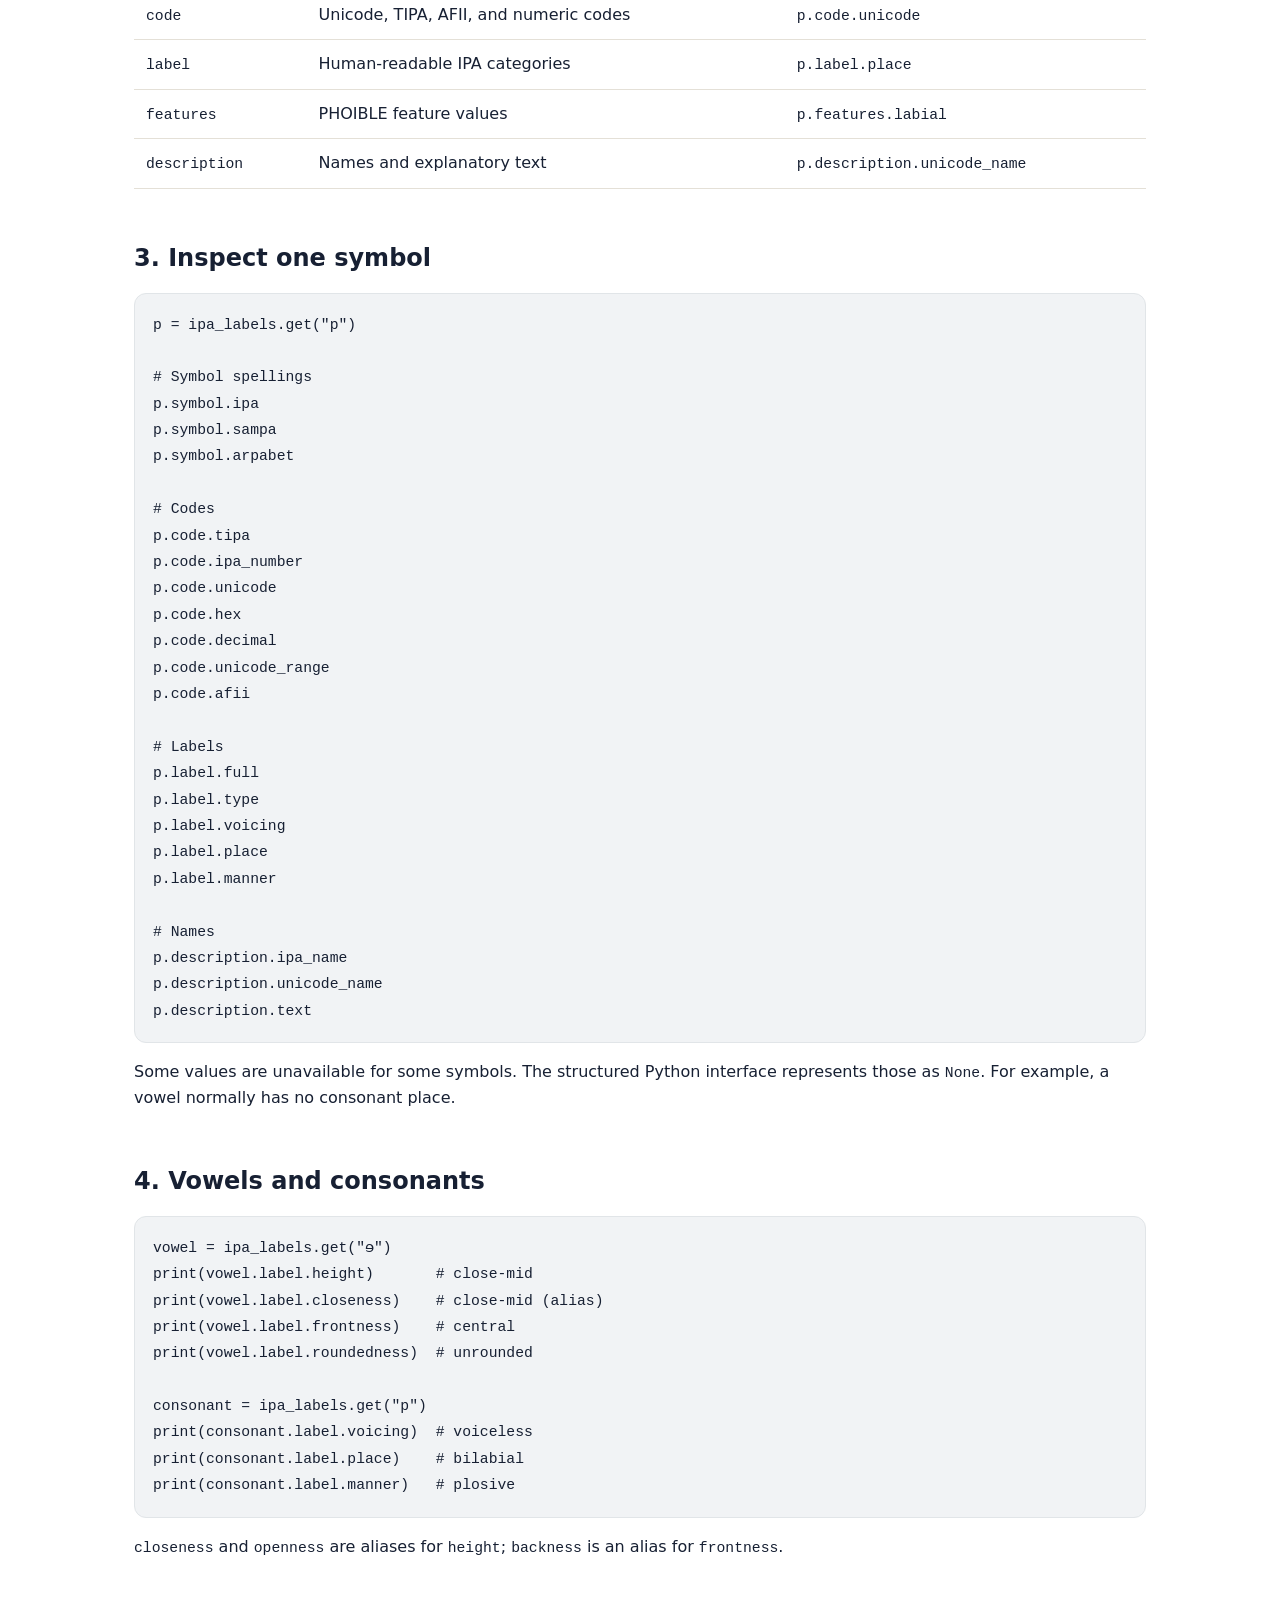
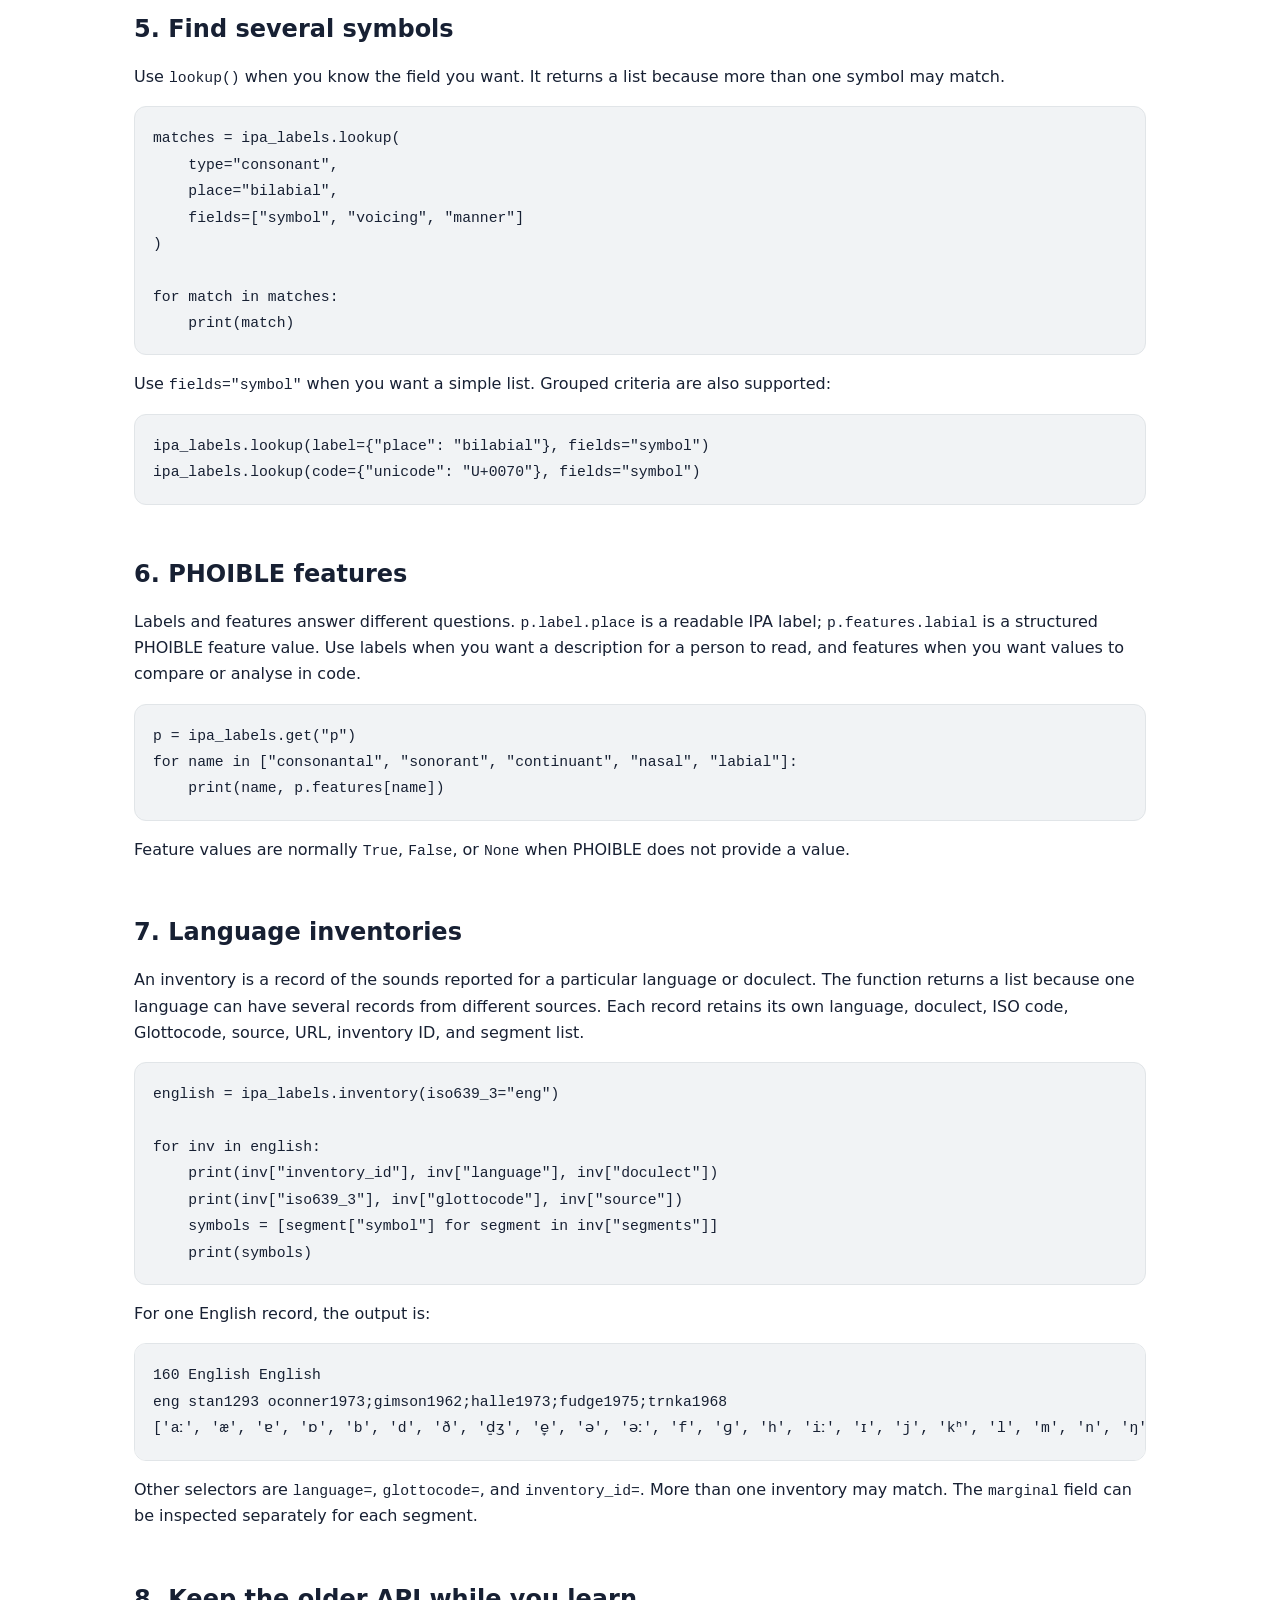
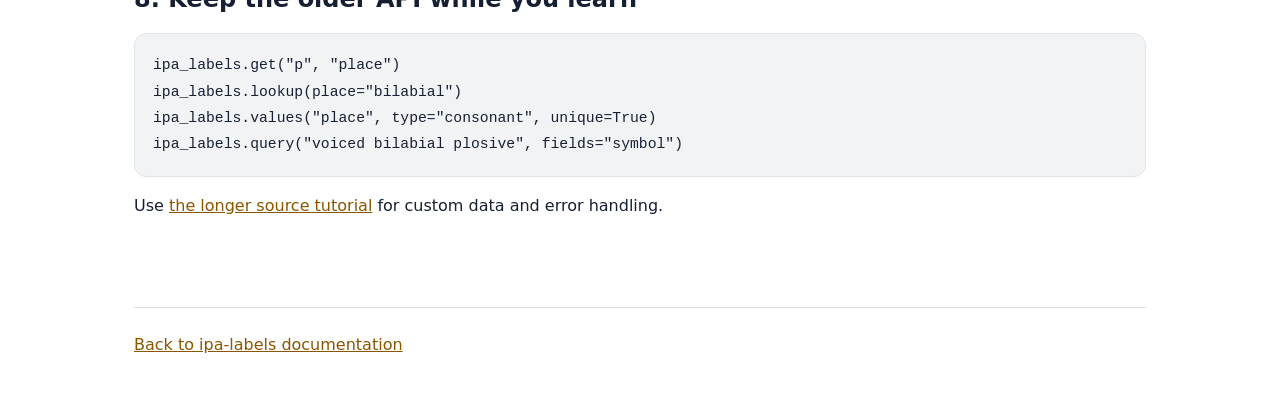
==== commit 6060208c: "Clarify inventory examples" ====
--- a/docs/python/index.html
+++ b/docs/python/index.html
@@ -64,8 +64,10 @@
 for inv in english:
     print(inv["inventory_id"], inv["language"], inv["doculect"])
     print(inv["iso639_3"], inv["glottocode"], inv["source"])
-    for segment in inv["segments"]:
-        print(segment["symbol"], segment["marginal"])</code></pre><p>Other selectors are <code>language=</code>, <code>glottocode=</code>, and <code>inventory_id=</code>.</p>
+    symbols = [segment["symbol"] for segment in inv["segments"]]
+    print(symbols)</code></pre><p>For one English record, the output is:</p><pre><code>160 English English
+eng stan1293 oconner1973;gimson1962;halle1973;fudge1975;trnka1968
+['aː', 'æ', 'ɐ', 'ɒ', 'b', 'd', 'ð', 'd̠ʒ', 'e̞', 'ə', 'əː', 'f', 'ɡ', 'h', 'iː', 'ɪ', 'j', 'kʰ', 'l', 'm', 'n', 'ŋ', 'o̞ː', 'ɔ', 'pʰ', 'ɻ', 's', 'ʃ', 'tʰ', 't̠ʃ', 'uː', 'ʊ', 'v', 'w', 'ʍ', 'x', 'z', 'ʒ', 'ʔ', 'θ']</code></pre><p>Other selectors are <code>language=</code>, <code>glottocode=</code>, and <code>inventory_id=</code>. More than one inventory may match. The <code>marginal</code> field can be inspected separately for each segment.</p>
 <h2>8. Keep the older API while you learn</h2><pre><code>ipa_labels.get("p", "place")
 ipa_labels.lookup(place="bilabial")
 ipa_labels.values("place", type="consonant", unique=True)
